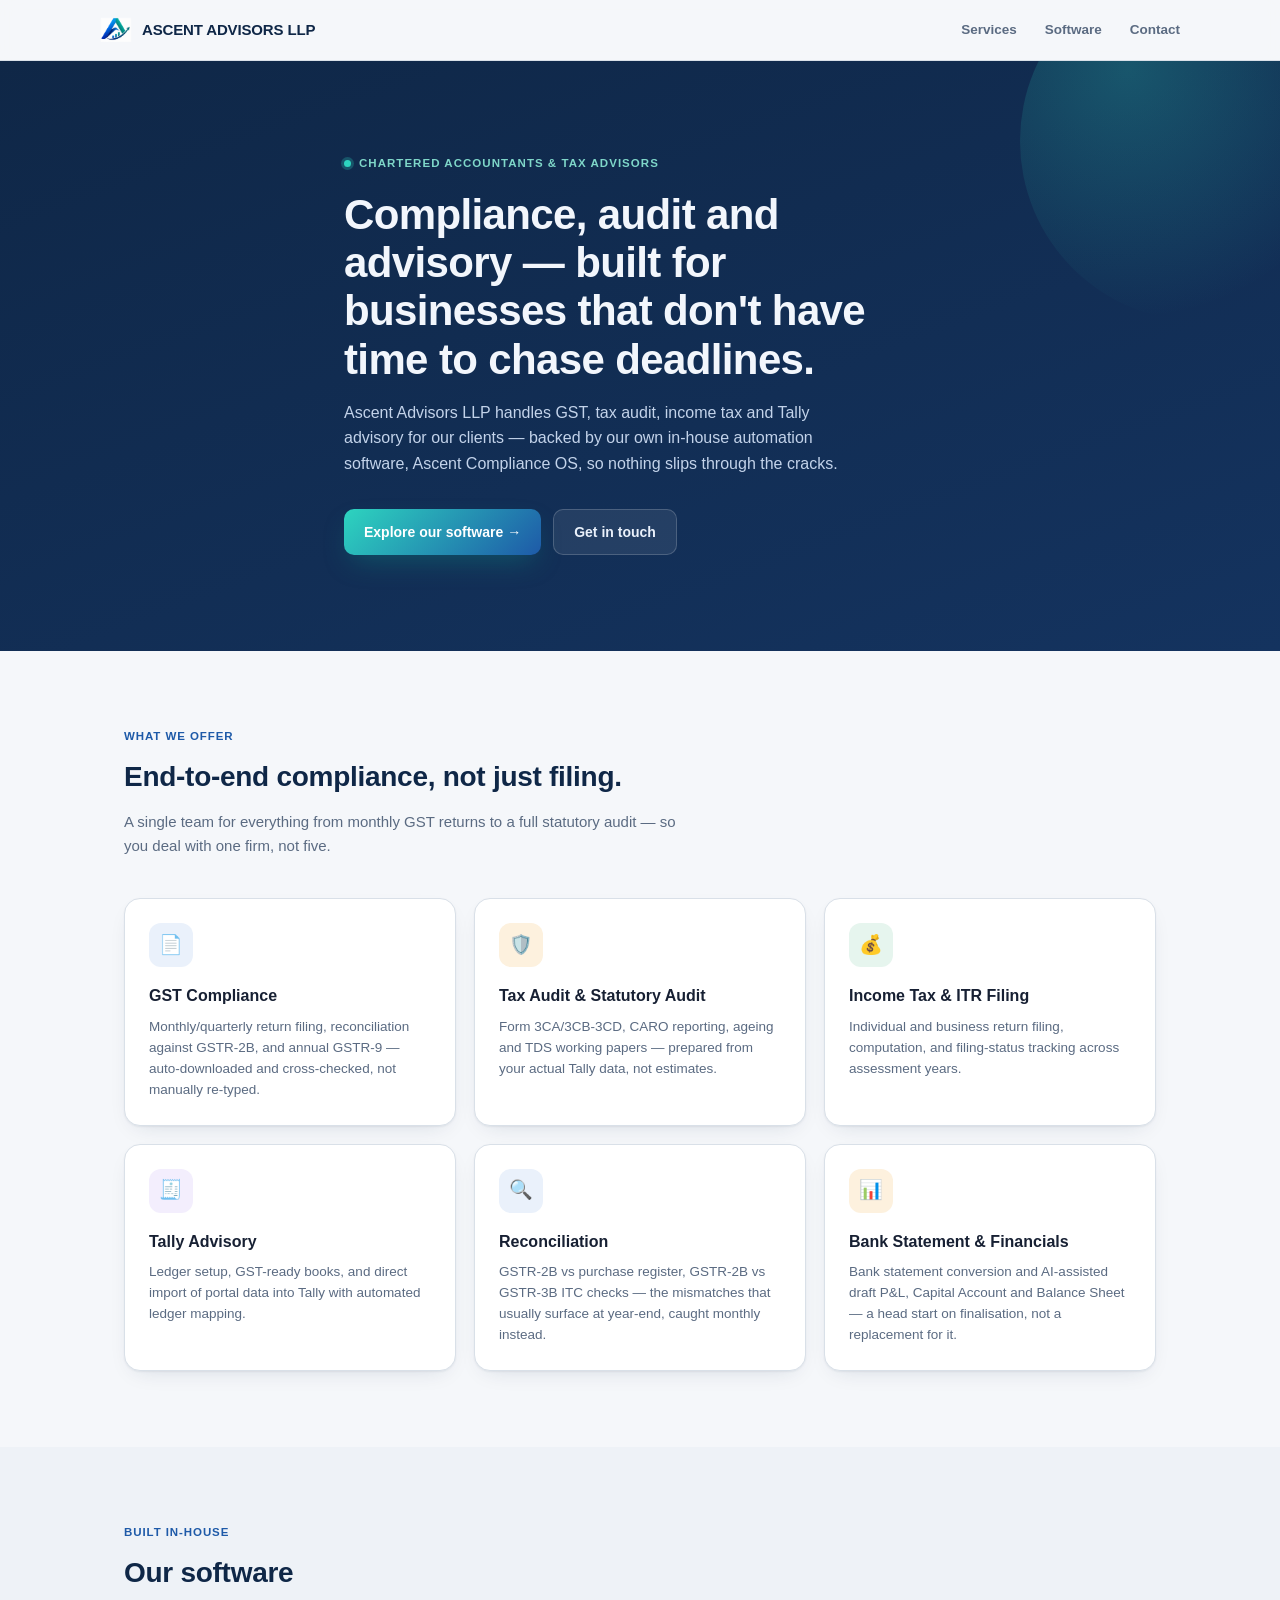
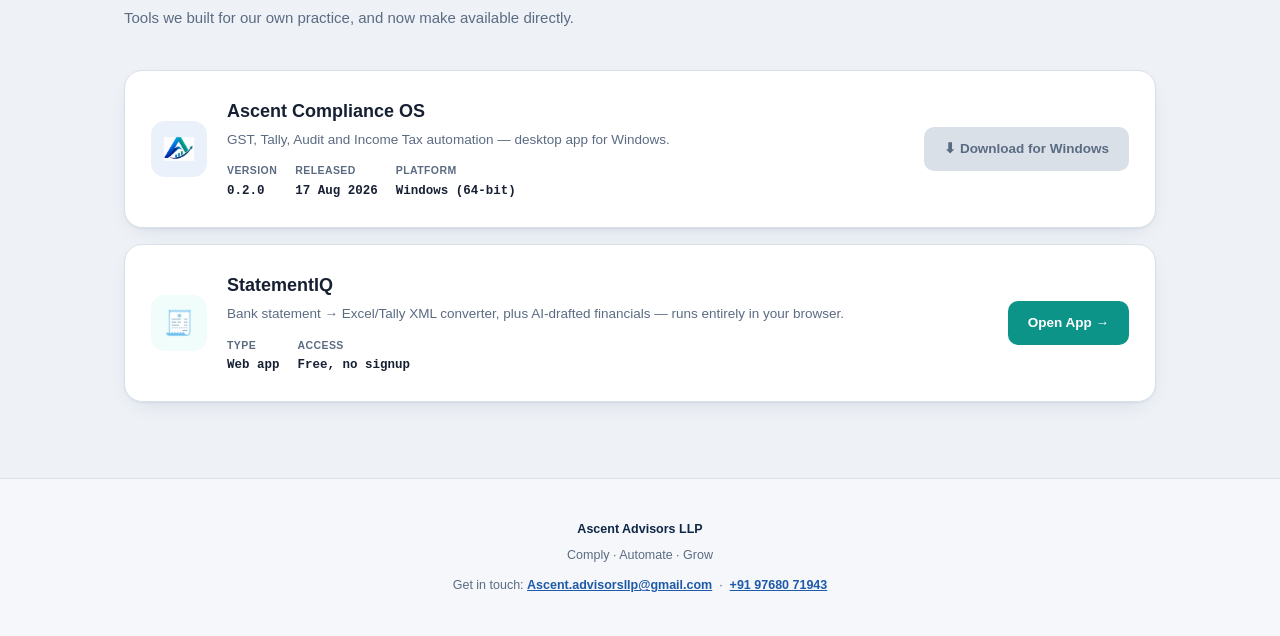
==== index.html @ 273e5d7f "Ascent Advisors LLP firm website" ====
<!doctype html>
<html lang="en">
<head>
<meta charset="UTF-8" />
<meta name="viewport" content="width=device-width, initial-scale=1.0" />
<title>Ascent Advisors LLP</title>
<meta name="description" content="Ascent Advisors LLP — GST, Tax Audit, Income Tax and Tally advisory for growing businesses, backed by our own compliance automation software." />
<style>
  :root{
    --navy:#0f2747;
    --blue:#1e5aa8;
    --blue-tint:#eaf1fb;
    --teal:#0d9488;
    --teal-tint:#f0fdfa;
    --paper:#f5f7fa;
    --card:#ffffff;
    --ink:#172033;
    --ink-soft:#5b6b82;
    --border:#d9e0e8;
    --shadow: 0 1px 2px rgba(15,39,71,.06), 0 8px 24px -12px rgba(15,39,71,.18);
  }
  *{box-sizing:border-box; margin:0; padding:0;}
  body{
    background:var(--paper);
    color:var(--ink);
    font-family:-apple-system,"Segoe UI",Roboto,Helvetica,Arial,sans-serif;
    line-height:1.6;
    -webkit-font-smoothing:antialiased;
  }
  a{ color:inherit; }
  .wrap{ max-width:1080px; margin:0 auto; padding:0 24px; }

  /* ---- Header ---- */
  header{
    position:sticky; top:0; z-index:20;
    background:rgba(245,247,250,.85);
    backdrop-filter:blur(10px);
    border-bottom:1px solid var(--border);
  }
  .header-inner{
    display:flex; align-items:center; justify-content:space-between;
    padding:14px 0;
  }
  .brand{ display:flex; align-items:center; gap:10px; text-decoration:none; }
  .brand img{ height:32px; width:32px; object-fit:contain; }
  .brand-text{ font-weight:800; font-size:15px; letter-spacing:-.01em; color:var(--navy); }
  nav{ display:flex; gap:28px; }
  nav a{
    font-size:13.5px; font-weight:600; color:var(--ink-soft); text-decoration:none;
  }
  nav a:hover{ color:var(--blue); }

  /* ---- Hero ---- */
  .hero{
    background:linear-gradient(160deg,var(--navy) 0%,#14335f 100%);
    color:#f2f6fc;
    padding:88px 0 96px;
    position:relative;
    overflow:hidden;
  }
  .hero::after{
    content:"";
    position:absolute; right:-100px; top:-100px;
    width:360px; height:360px; border-radius:50%;
    background:radial-gradient(circle at 30% 30%, rgba(45,212,191,.25), transparent 70%);
  }
  .hero-inner{ position:relative; max-width:640px; }
  .kicker{
    display:inline-flex; align-items:center; gap:8px;
    font-size:11.5px; font-weight:700; letter-spacing:.09em; text-transform:uppercase;
    color:#7fd7c9; margin-bottom:18px;
  }
  .kicker::before{
    content:""; width:7px; height:7px; border-radius:50%;
    background:#2dd4bf; box-shadow:0 0 0 3px rgba(45,212,191,.25);
  }
  h1{
    font-size:clamp(30px,4.5vw,42px);
    line-height:1.15; letter-spacing:-.015em; font-weight:800;
    text-wrap:balance;
  }
  .hero p{
    margin-top:16px; font-size:16px; color:#c3d3ea; max-width:56ch;
  }
  .hero-actions{ margin-top:32px; display:flex; gap:12px; flex-wrap:wrap; }
  .btn{
    display:inline-flex; align-items:center; gap:8px;
    padding:11px 20px; border-radius:10px;
    font-size:14px; font-weight:700; text-decoration:none;
    cursor:pointer; border:none;
  }
  .btn-primary{ background:linear-gradient(135deg,#2dd4bf,#1e5aa8); color:#fff; box-shadow:0 12px 28px -8px rgba(13,148,136,.4); }
  .btn-ghost{ background:rgba(255,255,255,.08); color:#eaf1fb; border:1px solid rgba(255,255,255,.18); }

  /* ---- Section scaffolding ---- */
  section{ padding:76px 0; }
  .section-head{ max-width:560px; margin-bottom:40px; }
  .eyebrow{
    font-size:11.5px; font-weight:700; letter-spacing:.08em; text-transform:uppercase;
    color:var(--blue); margin-bottom:10px;
  }
  h2{ font-size:28px; font-weight:800; letter-spacing:-.01em; color:var(--navy); }
  .section-head p{ margin-top:10px; color:var(--ink-soft); font-size:15px; }

  /* ---- Offerings grid ---- */
  .offerings{
    display:grid; grid-template-columns:repeat(3,1fr); gap:18px;
  }
  @media(max-width:820px){ .offerings{ grid-template-columns:repeat(2,1fr); } }
  @media(max-width:600px){ .offerings{ grid-template-columns:1fr; } }
  .offer-card{
    background:var(--card); border:1px solid var(--border); border-radius:16px;
    padding:24px; box-shadow:var(--shadow);
  }
  .offer-icon{
    width:44px; height:44px; border-radius:12px;
    display:flex; align-items:center; justify-content:center;
    font-size:19px; margin-bottom:16px;
  }
  .offer-card h3{ font-size:16px; font-weight:700; color:var(--ink); margin-bottom:8px; }
  .offer-card p{ font-size:13.5px; color:var(--ink-soft); line-height:1.55; }

  /* ---- Software section ---- */
  .software-list{ display:flex; flex-direction:column; gap:16px; }
  .software-card{
    background:var(--card); border:1px solid var(--border); border-radius:18px;
    padding:26px; box-shadow:var(--shadow);
    display:grid; grid-template-columns:auto 1fr auto; gap:20px; align-items:center;
  }
  @media(max-width:700px){ .software-card{ grid-template-columns:1fr; text-align:left; } }
  .sw-icon{
    width:56px; height:56px; border-radius:14px;
    display:flex; align-items:center; justify-content:center;
    font-size:24px; flex:none;
  }
  .sw-icon.navy{ background:var(--blue-tint); }
  .sw-icon.teal{ background:var(--teal-tint); }
  .sw-name{ font-size:18px; font-weight:800; color:var(--ink); }
  .sw-tagline{ font-size:13.5px; color:var(--ink-soft); margin-top:3px; }
  .sw-meta{
    display:flex; gap:18px; margin-top:12px; flex-wrap:wrap;
  }
  .sw-meta-item{ font-size:12px; }
  .sw-meta-label{ color:var(--ink-soft); display:block; text-transform:uppercase; letter-spacing:.04em; font-size:10.5px; font-weight:700; margin-bottom:2px; }
  .sw-meta-value{ font-weight:700; color:var(--ink); font-family:ui-monospace,SFMono-Regular,Menlo,Consolas,monospace; font-size:12.5px; }
  .sw-download{
    display:inline-flex; align-items:center; gap:8px;
    padding:11px 20px; border-radius:10px;
    font-size:13.5px; font-weight:700; text-decoration:none;
    white-space:nowrap;
  }
  .sw-download.primary{ background:var(--blue); color:#fff; }
  .sw-download.primary:hover{ background:var(--navy); }
  .sw-download.secondary{ background:var(--teal); color:#fff; }
  .sw-download.secondary:hover{ background:#0f766e; }
  .sw-download.disabled{ background:var(--border); color:var(--ink-soft); pointer-events:none; }

  /* ---- Footer ---- */
  footer{
    border-top:1px solid var(--border);
    padding:40px 0;
    text-align:center;
    font-size:12.5px;
    color:var(--ink-soft);
  }
  footer .foot-brand{ font-weight:800; color:var(--navy); margin-bottom:6px; }
</style>
</head>
<body>

<header>
  <div class="wrap header-inner">
    <a class="brand" href="#top">
      <img src="assets/logo-icon.png" alt="Ascent Advisors LLP" />
      <span class="brand-text">ASCENT ADVISORS LLP</span>
    </a>
    <nav>
      <a href="#offerings">Services</a>
      <a href="#software">Software</a>
      <a href="#contact">Contact</a>
    </nav>
  </div>
</header>

<div id="top" class="hero">
  <div class="wrap hero-inner">
    <div class="kicker">Chartered Accountants &amp; Tax Advisors</div>
    <h1>Compliance, audit and advisory — built for businesses that don't have time to chase deadlines.</h1>
    <p>Ascent Advisors LLP handles GST, tax audit, income tax and Tally advisory for our clients — backed by our own in-house automation software, Ascent Compliance OS, so nothing slips through the cracks.</p>
    <div class="hero-actions">
      <a class="btn btn-primary" href="#software">Explore our software →</a>
      <a class="btn btn-ghost" href="#contact">Get in touch</a>
    </div>
  </div>
</div>

<section id="offerings">
  <div class="wrap">
    <div class="section-head">
      <div class="eyebrow">What we offer</div>
      <h2>End-to-end compliance, not just filing.</h2>
      <p>A single team for everything from monthly GST returns to a full statutory audit — so you deal with one firm, not five.</p>
    </div>
    <div class="offerings">
      <div class="offer-card">
        <div class="offer-icon" style="background:#eaf1fb;">📄</div>
        <h3>GST Compliance</h3>
        <p>Monthly/quarterly return filing, reconciliation against GSTR-2B, and annual GSTR-9 — auto-downloaded and cross-checked, not manually re-typed.</p>
      </div>
      <div class="offer-card">
        <div class="offer-icon" style="background:#fdf1de;">🛡️</div>
        <h3>Tax Audit &amp; Statutory Audit</h3>
        <p>Form 3CA/3CB-3CD, CARO reporting, ageing and TDS working papers — prepared from your actual Tally data, not estimates.</p>
      </div>
      <div class="offer-card">
        <div class="offer-icon" style="background:#e6f5ee;">💰</div>
        <h3>Income Tax &amp; ITR Filing</h3>
        <p>Individual and business return filing, computation, and filing-status tracking across assessment years.</p>
      </div>
      <div class="offer-card">
        <div class="offer-icon" style="background:#f3eefd;">🧾</div>
        <h3>Tally Advisory</h3>
        <p>Ledger setup, GST-ready books, and direct import of portal data into Tally with automated ledger mapping.</p>
      </div>
      <div class="offer-card">
        <div class="offer-icon" style="background:#eaf1fb;">🔍</div>
        <h3>Reconciliation</h3>
        <p>GSTR-2B vs purchase register, GSTR-2B vs GSTR-3B ITC checks — the mismatches that usually surface at year-end, caught monthly instead.</p>
      </div>
      <div class="offer-card">
        <div class="offer-icon" style="background:#fdf1de;">📊</div>
        <h3>Bank Statement &amp; Financials</h3>
        <p>Bank statement conversion and AI-assisted draft P&amp;L, Capital Account and Balance Sheet — a head start on finalisation, not a replacement for it.</p>
      </div>
    </div>
  </div>
</section>

<section id="software" style="background:#eef2f7;">
  <div class="wrap">
    <div class="section-head">
      <div class="eyebrow">Built in-house</div>
      <h2>Our software</h2>
      <p>Tools we built for our own practice, and now make available directly.</p>
    </div>

    <div class="software-list">
      <div class="software-card">
        <div class="sw-icon navy">
          <img src="assets/logo-icon.png" alt="" style="width:32px;height:32px;object-fit:contain;" />
        </div>
        <div>
          <div class="sw-name">Ascent Compliance OS</div>
          <div class="sw-tagline">GST, Tally, Audit and Income Tax automation — desktop app for Windows.</div>
          <div class="sw-meta">
            <div class="sw-meta-item">
              <span class="sw-meta-label">Version</span>
              <span class="sw-meta-value" id="acoVersion">0.2.0</span>
            </div>
            <div class="sw-meta-item">
              <span class="sw-meta-label">Released</span>
              <span class="sw-meta-value" id="acoDate">17 Aug 2026</span>
            </div>
            <div class="sw-meta-item">
              <span class="sw-meta-label">Platform</span>
              <span class="sw-meta-value">Windows (64-bit)</span>
            </div>
          </div>
        </div>
        <!-- TODO: replace href with the GitHub Release asset URL once published -->
        <a class="sw-download primary disabled" id="acoDownload" href="#" download>⬇ Download for Windows</a>
      </div>

      <div class="software-card">
        <div class="sw-icon teal">🧾</div>
        <div>
          <div class="sw-name">StatementIQ</div>
          <div class="sw-tagline">Bank statement → Excel/Tally XML converter, plus AI-drafted financials — runs entirely in your browser.</div>
          <div class="sw-meta">
            <div class="sw-meta-item">
              <span class="sw-meta-label">Type</span>
              <span class="sw-meta-value">Web app</span>
            </div>
            <div class="sw-meta-item">
              <span class="sw-meta-label">Access</span>
              <span class="sw-meta-value">Free, no signup</span>
            </div>
          </div>
        </div>
        <a class="sw-download secondary" href="https://sc29082000-byte.github.io/Bank.AI/" target="_blank" rel="noopener">Open App →</a>
      </div>
    </div>
  </div>
</section>

<footer id="contact">
  <div class="wrap">
    <div class="foot-brand">Ascent Advisors LLP</div>
    <p>Comply · Automate · Grow</p>
    <p style="margin-top:10px;">
      Get in touch: <a href="mailto:Ascent.advisorsllp@gmail.com" style="color:var(--blue); font-weight:600;">Ascent.advisorsllp@gmail.com</a>
      &nbsp;·&nbsp;
      <a href="tel:+919768071943" style="color:var(--blue); font-weight:600;">+91 97680 71943</a>
    </p>
  </div>
</footer>

</body>
</html>
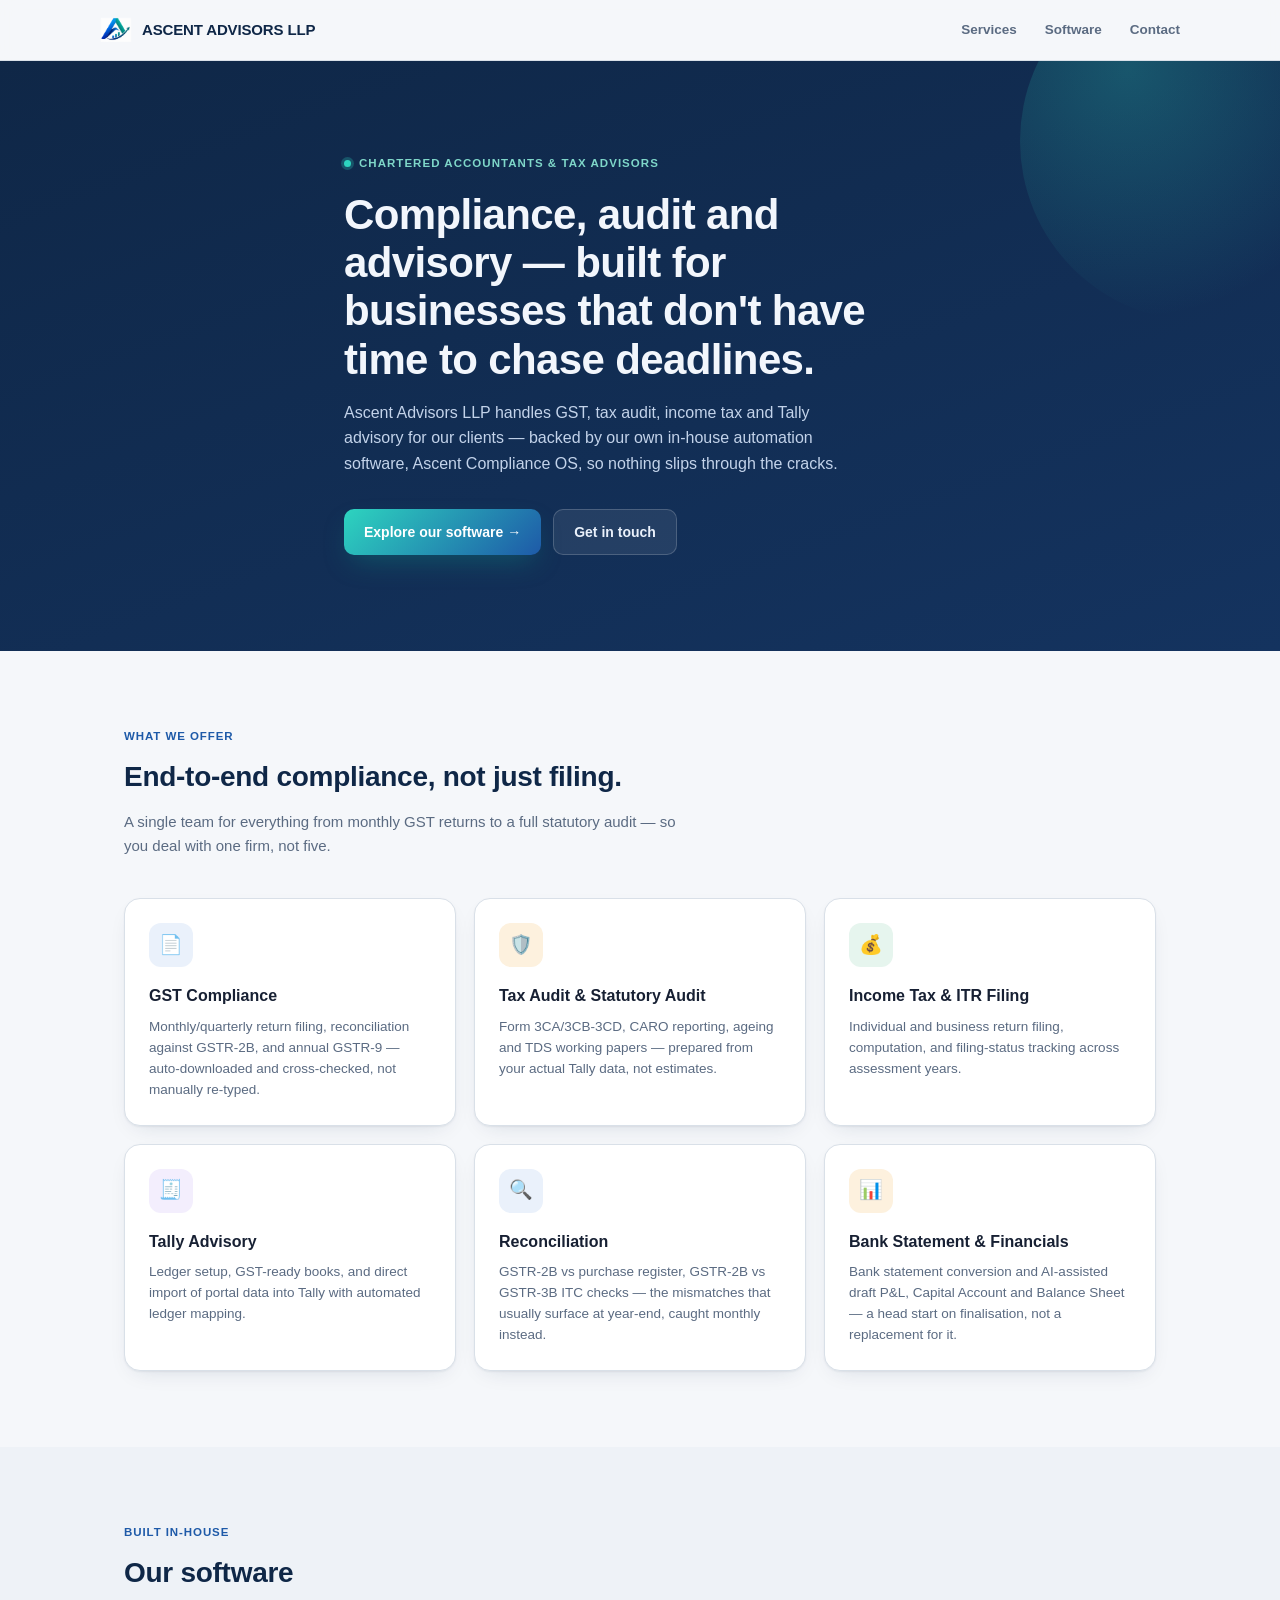
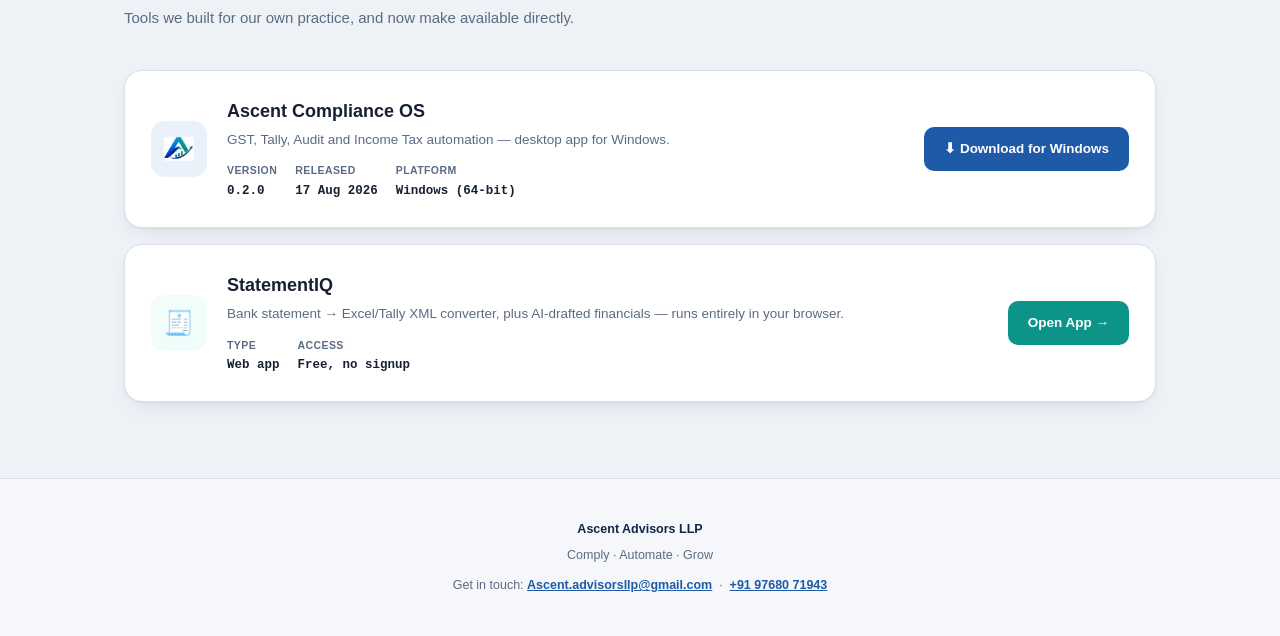
==== commit cccc71cc: "Enable download button, link to Releases page" ====
--- a/index.html
+++ b/index.html
@@ -267,8 +267,8 @@
             </div>
           </div>
         </div>
-        <!-- TODO: replace href with the GitHub Release asset URL once published -->
-        <a class="sw-download primary disabled" id="acoDownload" href="#" download>⬇ Download for Windows</a>
+        <!-- TODO: swap to the direct .exe asset URL once available for a one-click download instead of landing on the Releases page -->
+        <a class="sw-download primary" id="acoDownload" href="https://github.com/sc29082000-byte/Ascent-Advisors/releases/latest" target="_blank" rel="noopener">⬇ Download for Windows</a>
       </div>
 
       <div class="software-card">
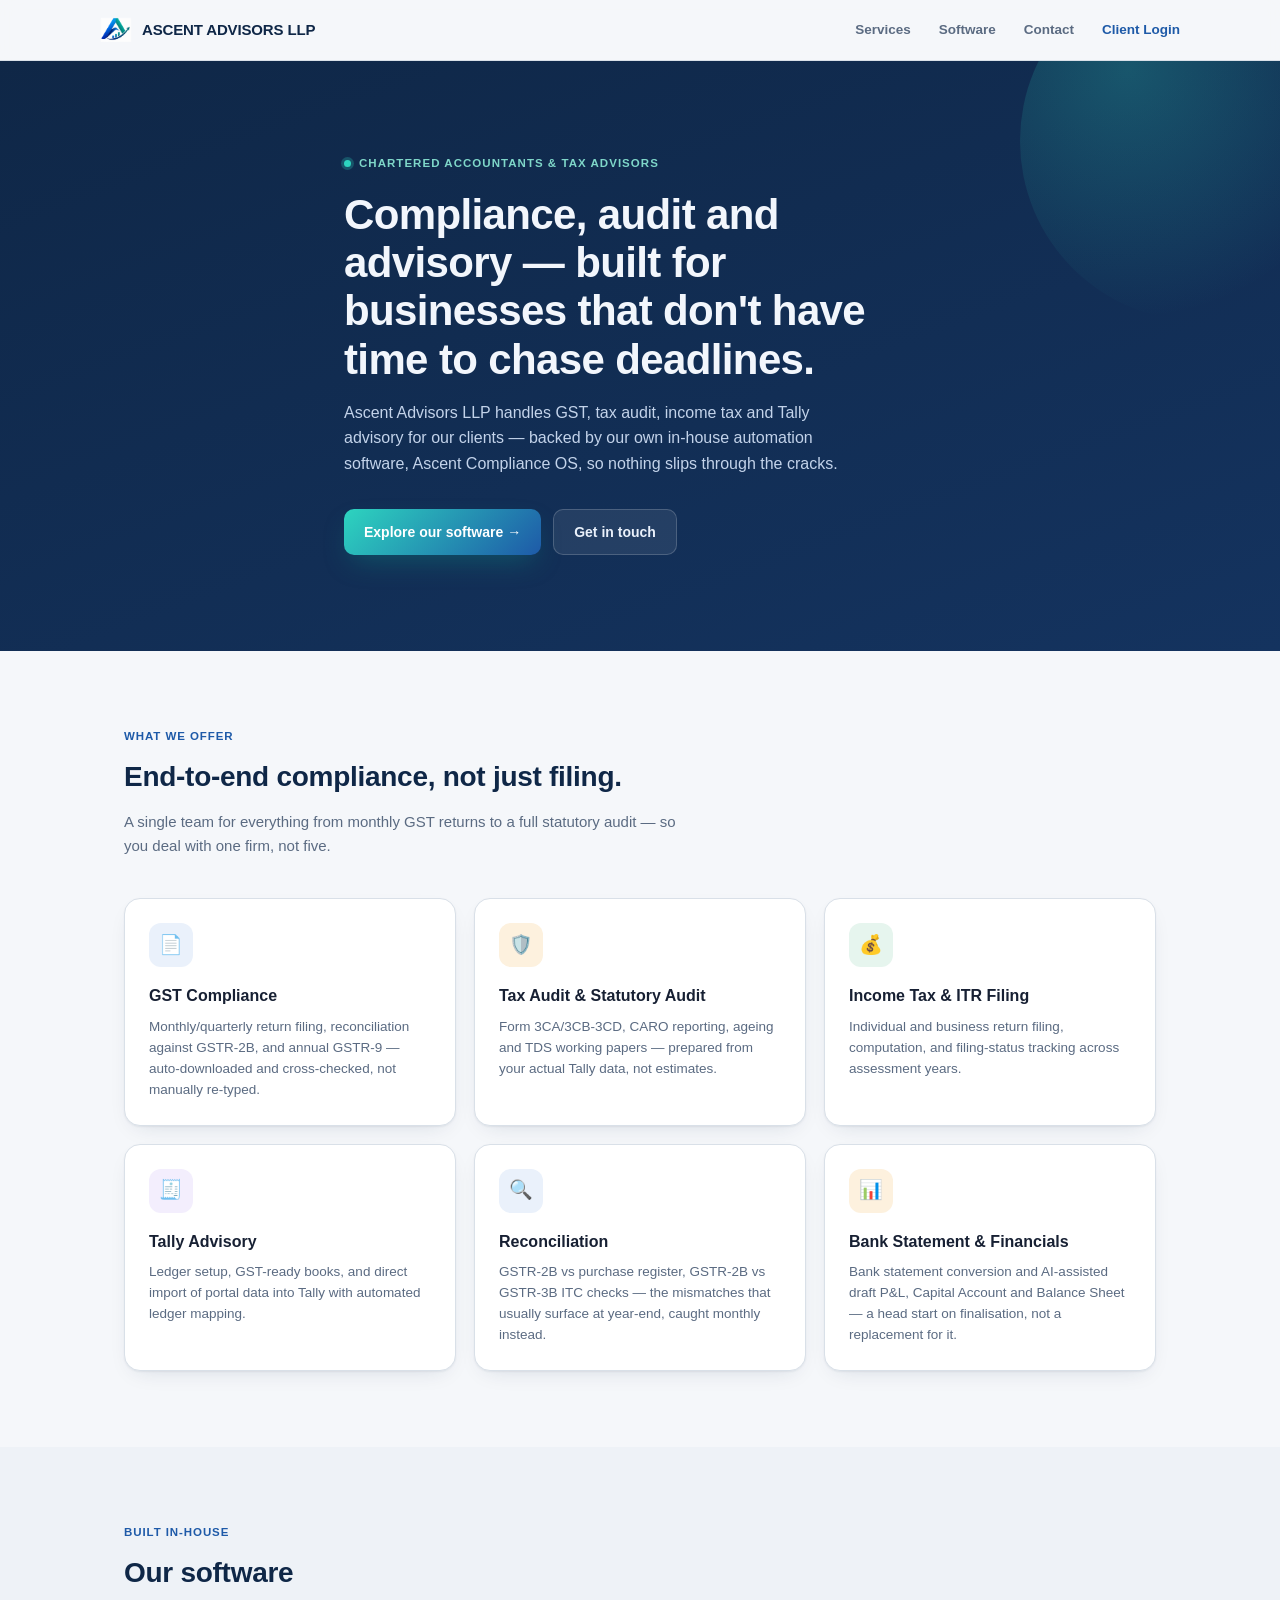
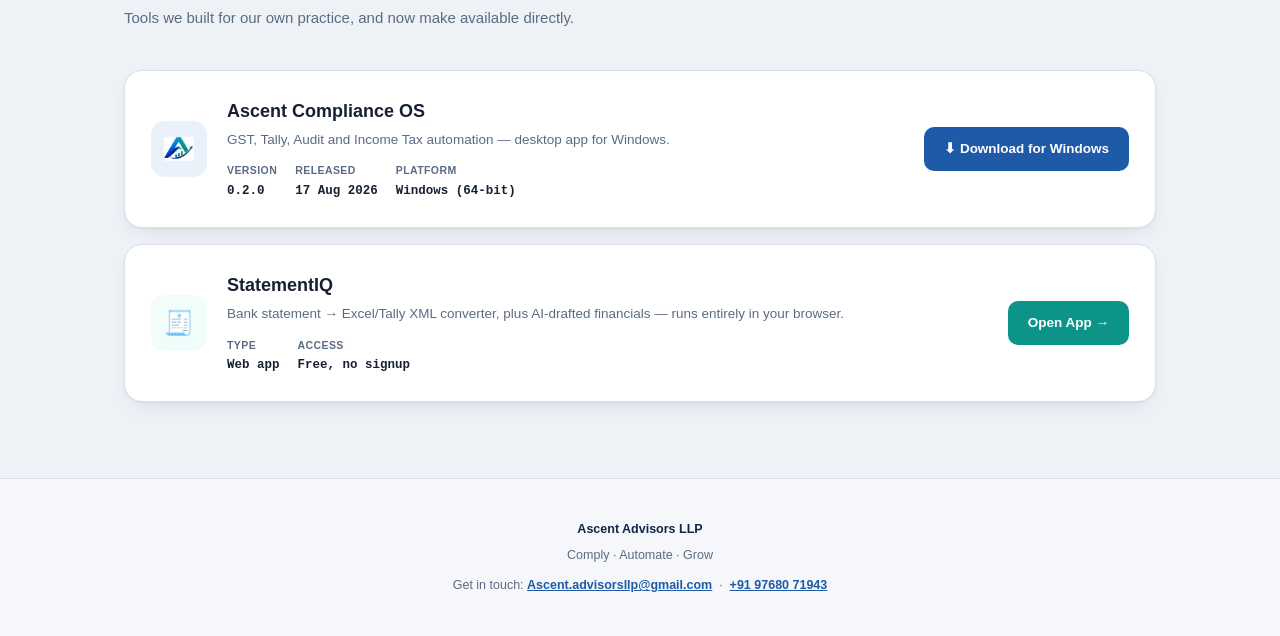
==== commit ec8e69bb: "Add client login portal (license lookup by email + key)" ====
--- a/index.html
+++ b/index.html
@@ -178,6 +178,7 @@
       <a href="#offerings">Services</a>
       <a href="#software">Software</a>
       <a href="#contact">Contact</a>
+      <a href="client-login.html" style="color:var(--blue);">Client Login</a>
     </nav>
   </div>
 </header>
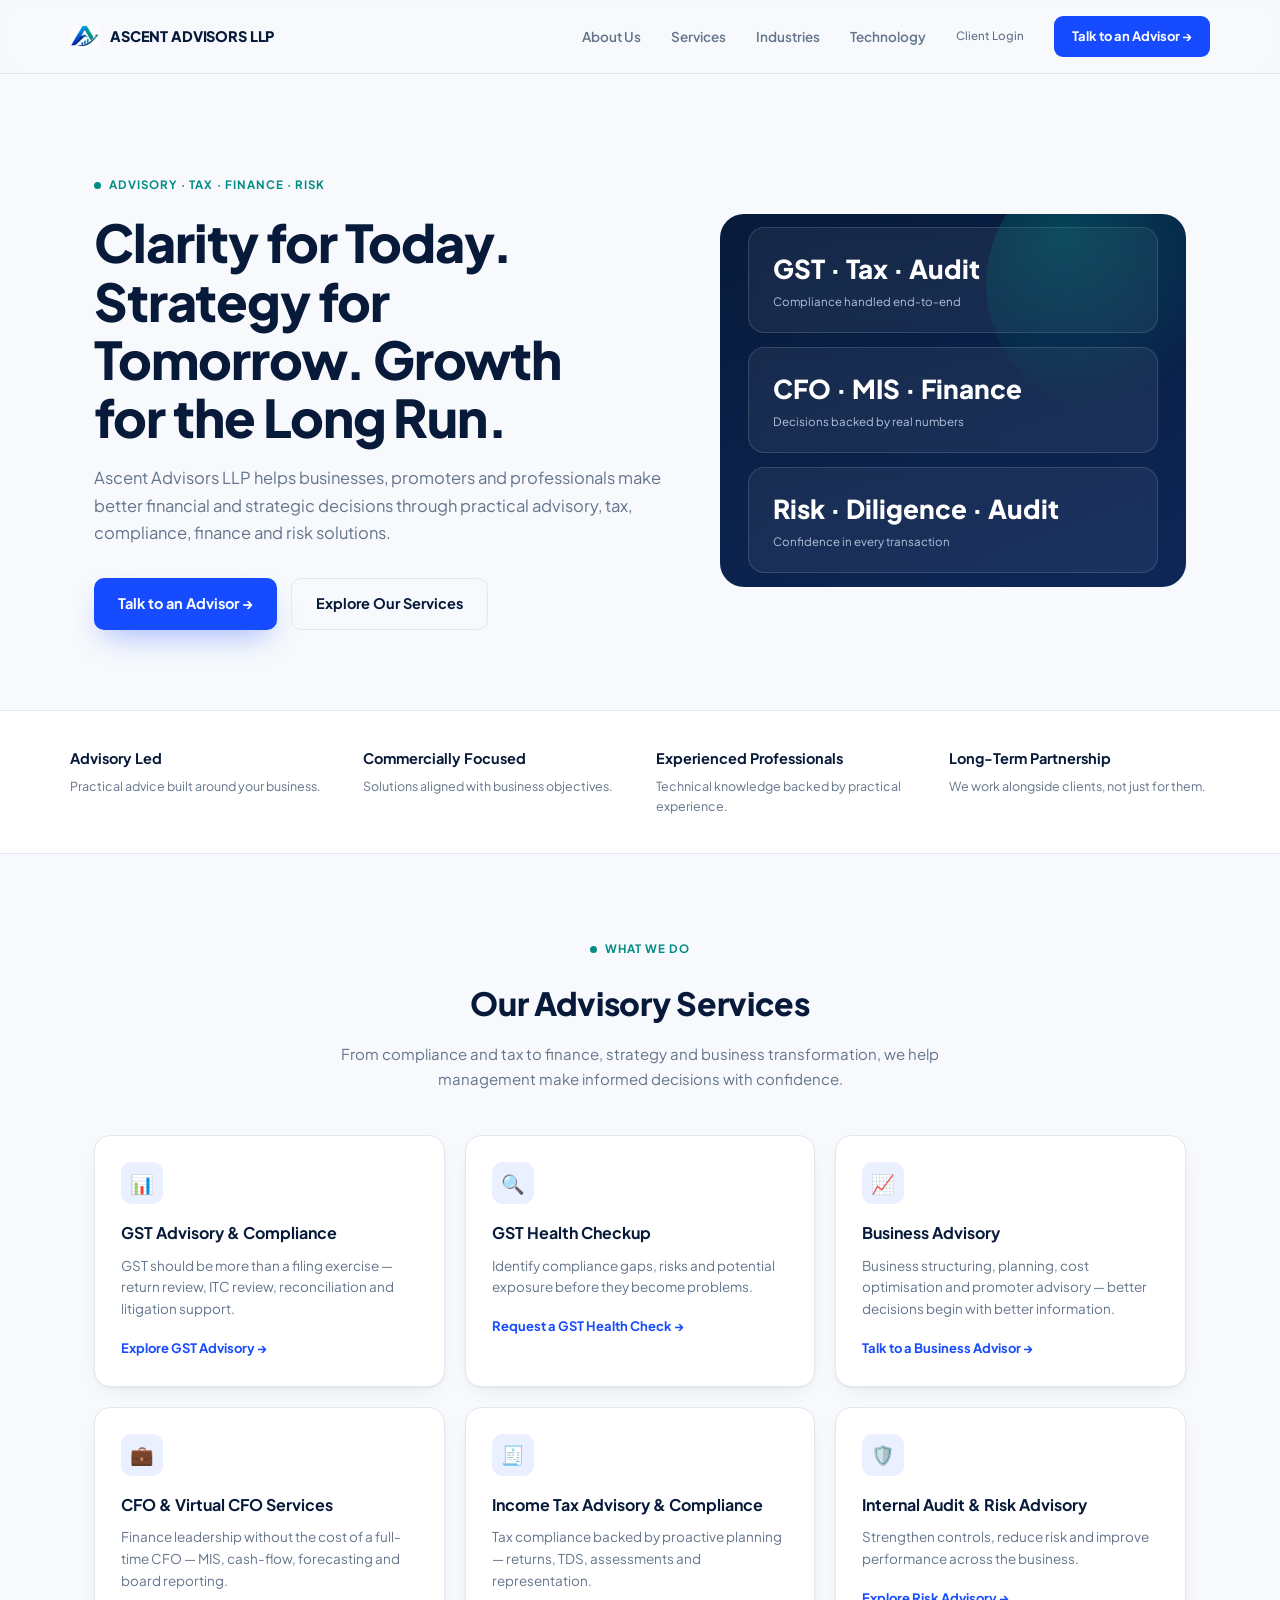
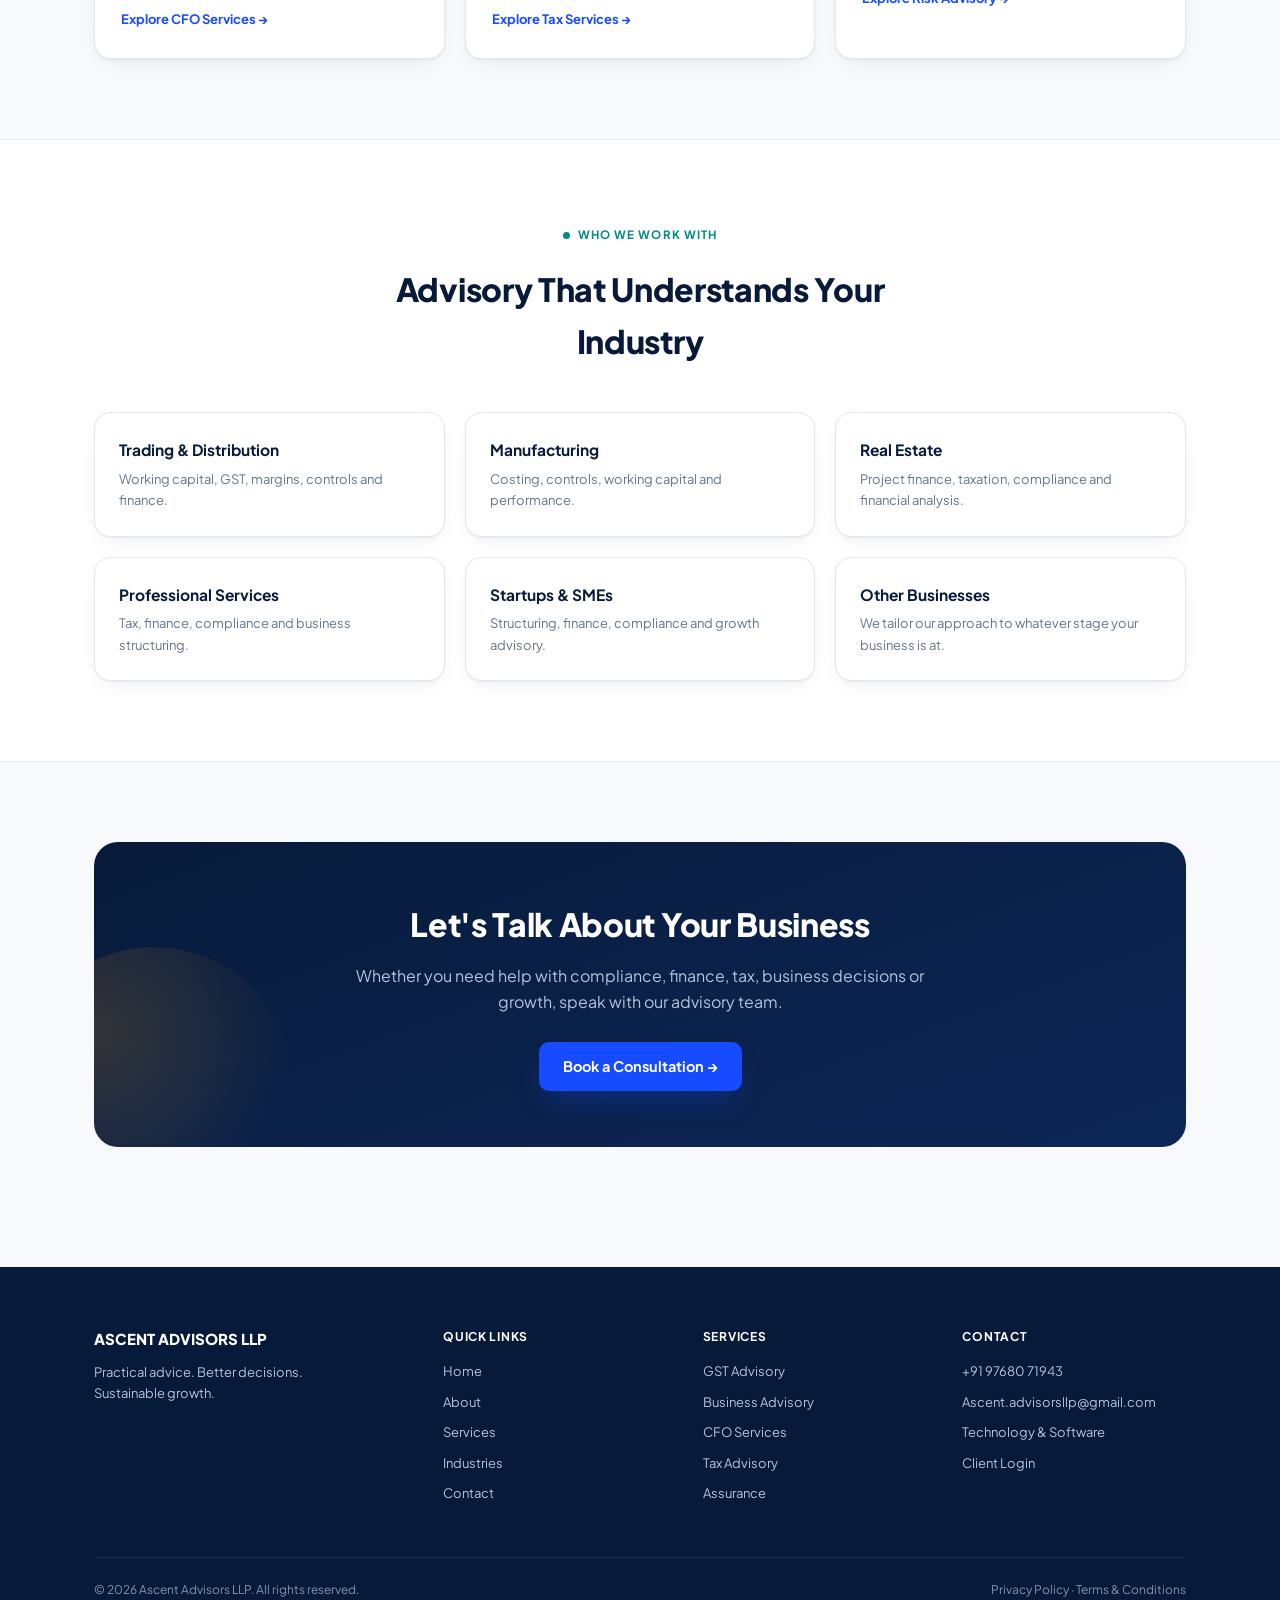
==== commit fc23fd95: "Rebuild site: advisory-first positioning, full sitemap (Home, About, Services, Industries, Technolog" ====
--- a/index.html
+++ b/index.html
@@ -3,306 +3,208 @@
 <head>
 <meta charset="UTF-8" />
 <meta name="viewport" content="width=device-width, initial-scale=1.0" />
-<title>Ascent Advisors LLP</title>
-<meta name="description" content="Ascent Advisors LLP — GST, Tax Audit, Income Tax and Tally advisory for growing businesses, backed by our own compliance automation software." />
-<style>
-  :root{
-    --navy:#0f2747;
-    --blue:#1e5aa8;
-    --blue-tint:#eaf1fb;
-    --teal:#0d9488;
-    --teal-tint:#f0fdfa;
-    --paper:#f5f7fa;
-    --card:#ffffff;
-    --ink:#172033;
-    --ink-soft:#5b6b82;
-    --border:#d9e0e8;
-    --shadow: 0 1px 2px rgba(15,39,71,.06), 0 8px 24px -12px rgba(15,39,71,.18);
-  }
-  *{box-sizing:border-box; margin:0; padding:0;}
-  body{
-    background:var(--paper);
-    color:var(--ink);
-    font-family:-apple-system,"Segoe UI",Roboto,Helvetica,Arial,sans-serif;
-    line-height:1.6;
-    -webkit-font-smoothing:antialiased;
-  }
-  a{ color:inherit; }
-  .wrap{ max-width:1080px; margin:0 auto; padding:0 24px; }
-
-  /* ---- Header ---- */
-  header{
-    position:sticky; top:0; z-index:20;
-    background:rgba(245,247,250,.85);
-    backdrop-filter:blur(10px);
-    border-bottom:1px solid var(--border);
-  }
-  .header-inner{
-    display:flex; align-items:center; justify-content:space-between;
-    padding:14px 0;
-  }
-  .brand{ display:flex; align-items:center; gap:10px; text-decoration:none; }
-  .brand img{ height:32px; width:32px; object-fit:contain; }
-  .brand-text{ font-weight:800; font-size:15px; letter-spacing:-.01em; color:var(--navy); }
-  nav{ display:flex; gap:28px; }
-  nav a{
-    font-size:13.5px; font-weight:600; color:var(--ink-soft); text-decoration:none;
-  }
-  nav a:hover{ color:var(--blue); }
-
-  /* ---- Hero ---- */
-  .hero{
-    background:linear-gradient(160deg,var(--navy) 0%,#14335f 100%);
-    color:#f2f6fc;
-    padding:88px 0 96px;
-    position:relative;
-    overflow:hidden;
-  }
-  .hero::after{
-    content:"";
-    position:absolute; right:-100px; top:-100px;
-    width:360px; height:360px; border-radius:50%;
-    background:radial-gradient(circle at 30% 30%, rgba(45,212,191,.25), transparent 70%);
-  }
-  .hero-inner{ position:relative; max-width:640px; }
-  .kicker{
-    display:inline-flex; align-items:center; gap:8px;
-    font-size:11.5px; font-weight:700; letter-spacing:.09em; text-transform:uppercase;
-    color:#7fd7c9; margin-bottom:18px;
-  }
-  .kicker::before{
-    content:""; width:7px; height:7px; border-radius:50%;
-    background:#2dd4bf; box-shadow:0 0 0 3px rgba(45,212,191,.25);
-  }
-  h1{
-    font-size:clamp(30px,4.5vw,42px);
-    line-height:1.15; letter-spacing:-.015em; font-weight:800;
-    text-wrap:balance;
-  }
-  .hero p{
-    margin-top:16px; font-size:16px; color:#c3d3ea; max-width:56ch;
-  }
-  .hero-actions{ margin-top:32px; display:flex; gap:12px; flex-wrap:wrap; }
-  .btn{
-    display:inline-flex; align-items:center; gap:8px;
-    padding:11px 20px; border-radius:10px;
-    font-size:14px; font-weight:700; text-decoration:none;
-    cursor:pointer; border:none;
-  }
-  .btn-primary{ background:linear-gradient(135deg,#2dd4bf,#1e5aa8); color:#fff; box-shadow:0 12px 28px -8px rgba(13,148,136,.4); }
-  .btn-ghost{ background:rgba(255,255,255,.08); color:#eaf1fb; border:1px solid rgba(255,255,255,.18); }
-
-  /* ---- Section scaffolding ---- */
-  section{ padding:76px 0; }
-  .section-head{ max-width:560px; margin-bottom:40px; }
-  .eyebrow{
-    font-size:11.5px; font-weight:700; letter-spacing:.08em; text-transform:uppercase;
-    color:var(--blue); margin-bottom:10px;
-  }
-  h2{ font-size:28px; font-weight:800; letter-spacing:-.01em; color:var(--navy); }
-  .section-head p{ margin-top:10px; color:var(--ink-soft); font-size:15px; }
-
-  /* ---- Offerings grid ---- */
-  .offerings{
-    display:grid; grid-template-columns:repeat(3,1fr); gap:18px;
-  }
-  @media(max-width:820px){ .offerings{ grid-template-columns:repeat(2,1fr); } }
-  @media(max-width:600px){ .offerings{ grid-template-columns:1fr; } }
-  .offer-card{
-    background:var(--card); border:1px solid var(--border); border-radius:16px;
-    padding:24px; box-shadow:var(--shadow);
-  }
-  .offer-icon{
-    width:44px; height:44px; border-radius:12px;
-    display:flex; align-items:center; justify-content:center;
-    font-size:19px; margin-bottom:16px;
-  }
-  .offer-card h3{ font-size:16px; font-weight:700; color:var(--ink); margin-bottom:8px; }
-  .offer-card p{ font-size:13.5px; color:var(--ink-soft); line-height:1.55; }
-
-  /* ---- Software section ---- */
-  .software-list{ display:flex; flex-direction:column; gap:16px; }
-  .software-card{
-    background:var(--card); border:1px solid var(--border); border-radius:18px;
-    padding:26px; box-shadow:var(--shadow);
-    display:grid; grid-template-columns:auto 1fr auto; gap:20px; align-items:center;
-  }
-  @media(max-width:700px){ .software-card{ grid-template-columns:1fr; text-align:left; } }
-  .sw-icon{
-    width:56px; height:56px; border-radius:14px;
-    display:flex; align-items:center; justify-content:center;
-    font-size:24px; flex:none;
-  }
-  .sw-icon.navy{ background:var(--blue-tint); }
-  .sw-icon.teal{ background:var(--teal-tint); }
-  .sw-name{ font-size:18px; font-weight:800; color:var(--ink); }
-  .sw-tagline{ font-size:13.5px; color:var(--ink-soft); margin-top:3px; }
-  .sw-meta{
-    display:flex; gap:18px; margin-top:12px; flex-wrap:wrap;
-  }
-  .sw-meta-item{ font-size:12px; }
-  .sw-meta-label{ color:var(--ink-soft); display:block; text-transform:uppercase; letter-spacing:.04em; font-size:10.5px; font-weight:700; margin-bottom:2px; }
-  .sw-meta-value{ font-weight:700; color:var(--ink); font-family:ui-monospace,SFMono-Regular,Menlo,Consolas,monospace; font-size:12.5px; }
-  .sw-download{
-    display:inline-flex; align-items:center; gap:8px;
-    padding:11px 20px; border-radius:10px;
-    font-size:13.5px; font-weight:700; text-decoration:none;
-    white-space:nowrap;
-  }
-  .sw-download.primary{ background:var(--blue); color:#fff; }
-  .sw-download.primary:hover{ background:var(--navy); }
-  .sw-download.secondary{ background:var(--teal); color:#fff; }
-  .sw-download.secondary:hover{ background:#0f766e; }
-  .sw-download.disabled{ background:var(--border); color:var(--ink-soft); pointer-events:none; }
-
-  /* ---- Footer ---- */
-  footer{
-    border-top:1px solid var(--border);
-    padding:40px 0;
-    text-align:center;
-    font-size:12.5px;
-    color:var(--ink-soft);
-  }
-  footer .foot-brand{ font-weight:800; color:var(--navy); margin-bottom:6px; }
-</style>
+<title>Ascent Advisors LLP — Advisory, Tax &amp; Business Consulting</title>
+<meta name="description" content="Ascent Advisors LLP is an advisory-led professional services firm helping businesses make better decisions, manage risk, improve financial performance and achieve sustainable growth." />
+<link rel="stylesheet" href="assets/styles.css" />
 </head>
 <body>
 
 <header>
   <div class="wrap header-inner">
-    <a class="brand" href="#top">
+    <a class="brand" href="index.html">
       <img src="assets/logo-icon.png" alt="Ascent Advisors LLP" />
       <span class="brand-text">ASCENT ADVISORS LLP</span>
     </a>
-    <nav>
-      <a href="#offerings">Services</a>
-      <a href="#software">Software</a>
-      <a href="#contact">Contact</a>
-      <a href="client-login.html" style="color:var(--blue);">Client Login</a>
+    <nav class="main-nav">
+      <a href="about.html">About Us</a>
+      <a href="services.html">Services</a>
+      <a href="industries.html">Industries</a>
+      <a href="technology.html">Technology</a>
+      <a href="client-login.html" class="client-link">Client Login</a>
+      <a href="contact.html" class="nav-cta">Talk to an Advisor →</a>
     </nav>
   </div>
 </header>
 
-<div id="top" class="hero">
-  <div class="wrap hero-inner">
-    <div class="kicker">Chartered Accountants &amp; Tax Advisors</div>
-    <h1>Compliance, audit and advisory — built for businesses that don't have time to chase deadlines.</h1>
-    <p>Ascent Advisors LLP handles GST, tax audit, income tax and Tally advisory for our clients — backed by our own in-house automation software, Ascent Compliance OS, so nothing slips through the cracks.</p>
-    <div class="hero-actions">
-      <a class="btn btn-primary" href="#software">Explore our software →</a>
-      <a class="btn btn-ghost" href="#contact">Get in touch</a>
+<section class="hero">
+  <div class="wrap hero-grid">
+    <div>
+      <div class="eyebrow">Advisory · Tax · Finance · Risk</div>
+      <h1>Clarity for Today. Strategy for Tomorrow. Growth for the Long Run.</h1>
+      <p class="lead">Ascent Advisors LLP helps businesses, promoters and professionals make better financial and strategic decisions through practical advisory, tax, compliance, finance and risk solutions.</p>
+      <div class="hero-actions">
+        <a class="btn btn-primary" href="contact.html">Talk to an Advisor →</a>
+        <a class="btn btn-outline" href="services.html">Explore Our Services</a>
+      </div>
+    </div>
+    <div class="hero-visual">
+      <div style="width:100%; padding:0 28px;">
+        <div class="stat-card">
+          <div class="stat-num">GST · Tax · Audit</div>
+          <div class="stat-label">Compliance handled end-to-end</div>
+        </div>
+        <div class="stat-card">
+          <div class="stat-num">CFO · MIS · Finance</div>
+          <div class="stat-label">Decisions backed by real numbers</div>
+        </div>
+        <div class="stat-card">
+          <div class="stat-num">Risk · Diligence · Audit</div>
+          <div class="stat-label">Confidence in every transaction</div>
+        </div>
+      </div>
+    </div>
+  </div>
+</section>
+
+<div class="trust-strip">
+  <div class="wrap trust-grid">
+    <div class="trust-item">
+      <h4>Advisory Led</h4>
+      <p>Practical advice built around your business.</p>
+    </div>
+    <div class="trust-item">
+      <h4>Commercially Focused</h4>
+      <p>Solutions aligned with business objectives.</p>
+    </div>
+    <div class="trust-item">
+      <h4>Experienced Professionals</h4>
+      <p>Technical knowledge backed by practical experience.</p>
+    </div>
+    <div class="trust-item">
+      <h4>Long-Term Partnership</h4>
+      <p>We work alongside clients, not just for them.</p>
     </div>
   </div>
 </div>
 
-<section id="offerings">
+<section id="services">
   <div class="wrap">
     <div class="section-head">
-      <div class="eyebrow">What we offer</div>
-      <h2>End-to-end compliance, not just filing.</h2>
-      <p>A single team for everything from monthly GST returns to a full statutory audit — so you deal with one firm, not five.</p>
-    </div>
-    <div class="offerings">
-      <div class="offer-card">
-        <div class="offer-icon" style="background:#eaf1fb;">📄</div>
-        <h3>GST Compliance</h3>
-        <p>Monthly/quarterly return filing, reconciliation against GSTR-2B, and annual GSTR-9 — auto-downloaded and cross-checked, not manually re-typed.</p>
-      </div>
-      <div class="offer-card">
-        <div class="offer-icon" style="background:#fdf1de;">🛡️</div>
-        <h3>Tax Audit &amp; Statutory Audit</h3>
-        <p>Form 3CA/3CB-3CD, CARO reporting, ageing and TDS working papers — prepared from your actual Tally data, not estimates.</p>
-      </div>
-      <div class="offer-card">
-        <div class="offer-icon" style="background:#e6f5ee;">💰</div>
-        <h3>Income Tax &amp; ITR Filing</h3>
-        <p>Individual and business return filing, computation, and filing-status tracking across assessment years.</p>
-      </div>
-      <div class="offer-card">
-        <div class="offer-icon" style="background:#f3eefd;">🧾</div>
-        <h3>Tally Advisory</h3>
-        <p>Ledger setup, GST-ready books, and direct import of portal data into Tally with automated ledger mapping.</p>
-      </div>
-      <div class="offer-card">
-        <div class="offer-icon" style="background:#eaf1fb;">🔍</div>
-        <h3>Reconciliation</h3>
-        <p>GSTR-2B vs purchase register, GSTR-2B vs GSTR-3B ITC checks — the mismatches that usually surface at year-end, caught monthly instead.</p>
-      </div>
-      <div class="offer-card">
-        <div class="offer-icon" style="background:#fdf1de;">📊</div>
-        <h3>Bank Statement &amp; Financials</h3>
-        <p>Bank statement conversion and AI-assisted draft P&amp;L, Capital Account and Balance Sheet — a head start on finalisation, not a replacement for it.</p>
-      </div>
-    </div>
-  </div>
-</section>
-
-<section id="software" style="background:#eef2f7;">
+      <div class="eyebrow" style="justify-content:center;">What we do</div>
+      <h2>Our Advisory Services</h2>
+      <p>From compliance and tax to finance, strategy and business transformation, we help management make informed decisions with confidence.</p>
+    </div>
+    <div class="card-grid">
+      <div class="service-card">
+        <div class="service-icon">📊</div>
+        <h3>GST Advisory &amp; Compliance</h3>
+        <p>GST should be more than a filing exercise — return review, ITC review, reconciliation and litigation support.</p>
+        <a class="card-link" href="services.html#gst">Explore GST Advisory →</a>
+      </div>
+      <div class="service-card">
+        <div class="service-icon">🔍</div>
+        <h3>GST Health Checkup</h3>
+        <p>Identify compliance gaps, risks and potential exposure before they become problems.</p>
+        <a class="card-link" href="services.html#gst-health">Request a GST Health Check →</a>
+      </div>
+      <div class="service-card">
+        <div class="service-icon">📈</div>
+        <h3>Business Advisory</h3>
+        <p>Business structuring, planning, cost optimisation and promoter advisory — better decisions begin with better information.</p>
+        <a class="card-link" href="services.html#business">Talk to a Business Advisor →</a>
+      </div>
+      <div class="service-card">
+        <div class="service-icon">💼</div>
+        <h3>CFO &amp; Virtual CFO Services</h3>
+        <p>Finance leadership without the cost of a full-time CFO — MIS, cash-flow, forecasting and board reporting.</p>
+        <a class="card-link" href="services.html#cfo">Explore CFO Services →</a>
+      </div>
+      <div class="service-card">
+        <div class="service-icon">🧾</div>
+        <h3>Income Tax Advisory &amp; Compliance</h3>
+        <p>Tax compliance backed by proactive planning — returns, TDS, assessments and representation.</p>
+        <a class="card-link" href="services.html#income-tax">Explore Tax Services →</a>
+      </div>
+      <div class="service-card">
+        <div class="service-icon">🛡️</div>
+        <h3>Internal Audit &amp; Risk Advisory</h3>
+        <p>Strengthen controls, reduce risk and improve performance across the business.</p>
+        <a class="card-link" href="services.html#risk">Explore Risk Advisory →</a>
+      </div>
+    </div>
+  </div>
+</section>
+
+<section style="background:var(--white); border-top:1px solid var(--border); border-bottom:1px solid var(--border);">
   <div class="wrap">
     <div class="section-head">
-      <div class="eyebrow">Built in-house</div>
-      <h2>Our software</h2>
-      <p>Tools we built for our own practice, and now make available directly.</p>
-    </div>
-
-    <div class="software-list">
-      <div class="software-card">
-        <div class="sw-icon navy">
-          <img src="assets/logo-icon.png" alt="" style="width:32px;height:32px;object-fit:contain;" />
-        </div>
-        <div>
-          <div class="sw-name">Ascent Compliance OS</div>
-          <div class="sw-tagline">GST, Tally, Audit and Income Tax automation — desktop app for Windows.</div>
-          <div class="sw-meta">
-            <div class="sw-meta-item">
-              <span class="sw-meta-label">Version</span>
-              <span class="sw-meta-value" id="acoVersion">0.2.0</span>
-            </div>
-            <div class="sw-meta-item">
-              <span class="sw-meta-label">Released</span>
-              <span class="sw-meta-value" id="acoDate">17 Aug 2026</span>
-            </div>
-            <div class="sw-meta-item">
-              <span class="sw-meta-label">Platform</span>
-              <span class="sw-meta-value">Windows (64-bit)</span>
-            </div>
-          </div>
-        </div>
-        <!-- TODO: swap to the direct .exe asset URL once available for a one-click download instead of landing on the Releases page -->
-        <a class="sw-download primary" id="acoDownload" href="https://github.com/sc29082000-byte/Ascent-Advisors/releases/latest" target="_blank" rel="noopener">⬇ Download for Windows</a>
-      </div>
-
-      <div class="software-card">
-        <div class="sw-icon teal">🧾</div>
-        <div>
-          <div class="sw-name">StatementIQ</div>
-          <div class="sw-tagline">Bank statement → Excel/Tally XML converter, plus AI-drafted financials — runs entirely in your browser.</div>
-          <div class="sw-meta">
-            <div class="sw-meta-item">
-              <span class="sw-meta-label">Type</span>
-              <span class="sw-meta-value">Web app</span>
-            </div>
-            <div class="sw-meta-item">
-              <span class="sw-meta-label">Access</span>
-              <span class="sw-meta-value">Free, no signup</span>
-            </div>
-          </div>
-        </div>
-        <a class="sw-download secondary" href="https://sc29082000-byte.github.io/Bank.AI/" target="_blank" rel="noopener">Open App →</a>
-      </div>
-    </div>
-  </div>
-</section>
-
-<footer id="contact">
-  <div class="wrap">
-    <div class="foot-brand">Ascent Advisors LLP</div>
-    <p>Comply · Automate · Grow</p>
-    <p style="margin-top:10px;">
-      Get in touch: <a href="mailto:Ascent.advisorsllp@gmail.com" style="color:var(--blue); font-weight:600;">Ascent.advisorsllp@gmail.com</a>
-      &nbsp;·&nbsp;
-      <a href="tel:+919768071943" style="color:var(--blue); font-weight:600;">+91 97680 71943</a>
-    </p>
+      <div class="eyebrow" style="justify-content:center;">Who we work with</div>
+      <h2>Advisory That Understands Your Industry</h2>
+    </div>
+    <div class="card-grid">
+      <div class="industry-card">
+        <h3>Trading &amp; Distribution</h3>
+        <p>Working capital, GST, margins, controls and finance.</p>
+      </div>
+      <div class="industry-card">
+        <h3>Manufacturing</h3>
+        <p>Costing, controls, working capital and performance.</p>
+      </div>
+      <div class="industry-card">
+        <h3>Real Estate</h3>
+        <p>Project finance, taxation, compliance and financial analysis.</p>
+      </div>
+      <div class="industry-card">
+        <h3>Professional Services</h3>
+        <p>Tax, finance, compliance and business structuring.</p>
+      </div>
+      <div class="industry-card">
+        <h3>Startups &amp; SMEs</h3>
+        <p>Structuring, finance, compliance and growth advisory.</p>
+      </div>
+      <div class="industry-card">
+        <h3>Other Businesses</h3>
+        <p>We tailor our approach to whatever stage your business is at.</p>
+      </div>
+    </div>
+  </div>
+</section>
+
+<section>
+  <div class="wrap">
+    <div class="cta-band">
+      <h2>Let's Talk About Your Business</h2>
+      <p>Whether you need help with compliance, finance, tax, business decisions or growth, speak with our advisory team.</p>
+      <a class="btn btn-primary" href="contact.html">Book a Consultation →</a>
+    </div>
+  </div>
+</section>
+
+<footer>
+  <div class="wrap">
+    <div class="footer-grid">
+      <div>
+        <div class="footer-brand">ASCENT ADVISORS LLP</div>
+        <p class="footer-tagline">Practical advice. Better decisions.<br />Sustainable growth.</p>
+      </div>
+      <div class="footer-col">
+        <h5>Quick Links</h5>
+        <a href="index.html">Home</a>
+        <a href="about.html">About</a>
+        <a href="services.html">Services</a>
+        <a href="industries.html">Industries</a>
+        <a href="contact.html">Contact</a>
+      </div>
+      <div class="footer-col">
+        <h5>Services</h5>
+        <a href="services.html#gst">GST Advisory</a>
+        <a href="services.html#business">Business Advisory</a>
+        <a href="services.html#cfo">CFO Services</a>
+        <a href="services.html#income-tax">Tax Advisory</a>
+        <a href="services.html#assurance">Assurance</a>
+      </div>
+      <div class="footer-col">
+        <h5>Contact</h5>
+        <a href="tel:+919768071943">+91 97680 71943</a>
+        <a href="mailto:Ascent.advisorsllp@gmail.com">Ascent.advisorsllp@gmail.com</a>
+        <a href="technology.html">Technology &amp; Software</a>
+        <a href="client-login.html">Client Login</a>
+      </div>
+    </div>
+    <div class="footer-bottom">
+      <span>© 2026 Ascent Advisors LLP. All rights reserved.</span>
+      <span>Privacy Policy · Terms &amp; Conditions</span>
+    </div>
   </div>
 </footer>
 
--- a/assets/styles.css
+++ b/assets/styles.css
@@ -0,0 +1,219 @@
+@import url('https://fonts.googleapis.com/css2?family=Plus+Jakarta+Sans:wght@400;500;600;700;800&display=swap');
+
+:root{
+  --navy:#071A3A;
+  --blue:#164BFF;
+  --teal:#008B84;
+  --gold:#F59E0B;
+  --bg:#F7F9FC;
+  --white:#FFFFFF;
+  --ink:#0F172A;
+  --ink-soft:#64748B;
+  --border:#E2E8F0;
+  --shadow: 0 1px 2px rgba(7,26,58,.05), 0 8px 24px -12px rgba(7,26,58,.14);
+}
+*{box-sizing:border-box; margin:0; padding:0;}
+html{ scroll-behavior:smooth; }
+body{
+  font-family:'Plus Jakarta Sans', -apple-system, "Segoe UI", Roboto, Helvetica, Arial, sans-serif;
+  background:var(--bg);
+  color:var(--ink);
+  line-height:1.65;
+  -webkit-font-smoothing:antialiased;
+}
+a{ color:inherit; text-decoration:none; }
+img{ max-width:100%; display:block; }
+.wrap{ max-width:1140px; margin:0 auto; padding:0 24px; }
+
+/* ---- Header ---- */
+header{
+  position:sticky; top:0; z-index:30;
+  background:rgba(247,249,252,.9);
+  backdrop-filter:blur(10px);
+  border-bottom:1px solid var(--border);
+}
+.header-inner{
+  display:flex; align-items:center; justify-content:space-between;
+  padding:16px 0;
+}
+.brand{ display:flex; align-items:center; gap:10px; }
+.brand img{ height:30px; width:30px; object-fit:contain; }
+.brand-text{ font-weight:800; font-size:14.5px; letter-spacing:-.01em; color:var(--navy); }
+nav.main-nav{ display:flex; align-items:center; gap:30px; }
+nav.main-nav a{
+  font-size:13.5px; font-weight:600; color:var(--ink-soft);
+}
+nav.main-nav a:hover{ color:var(--blue); }
+nav.main-nav a.current{ color:var(--navy); }
+.nav-cta{
+  background:var(--blue); color:#fff !important;
+  padding:10px 18px; border-radius:9px; font-weight:700 !important; font-size:13px !important;
+}
+.nav-cta:hover{ background:var(--navy); }
+.client-link{ font-size:11.5px !important; color:var(--ink-soft) !important; font-weight:500 !important; }
+
+@media(max-width:820px){
+  nav.main-nav{ display:none; }
+}
+
+/* ---- Hero ---- */
+.hero{ padding:96px 0 80px; }
+.hero-grid{ display:grid; grid-template-columns:1.1fr .9fr; gap:56px; align-items:center; }
+@media(max-width:900px){ .hero-grid{ grid-template-columns:1fr; } }
+.eyebrow{
+  display:inline-flex; align-items:center; gap:8px;
+  font-size:11.5px; font-weight:700; letter-spacing:.09em; text-transform:uppercase;
+  color:var(--teal); margin-bottom:18px;
+}
+.eyebrow::before{ content:""; width:7px; height:7px; border-radius:50%; background:var(--teal); }
+h1{
+  font-size:clamp(32px,4.5vw,52px); line-height:1.12; font-weight:800;
+  color:var(--navy); letter-spacing:-.02em; text-wrap:balance;
+}
+.hero p.lead{ margin-top:18px; font-size:16.5px; color:var(--ink-soft); max-width:52ch; }
+.hero-actions{ margin-top:32px; display:flex; gap:14px; flex-wrap:wrap; }
+.btn{
+  display:inline-flex; align-items:center; gap:8px;
+  padding:13px 24px; border-radius:10px;
+  font-size:14.5px; font-weight:700; cursor:pointer; border:none;
+}
+.btn-primary{ background:var(--blue); color:#fff; box-shadow:0 14px 30px -10px rgba(22,75,255,.4); }
+.btn-primary:hover{ background:#0f3ce0; }
+.btn-outline{ background:transparent; color:var(--navy); border:1.5px solid var(--border); }
+.btn-outline:hover{ border-color:var(--navy); }
+
+.hero-visual{
+  background:linear-gradient(160deg,var(--navy),#0d2757);
+  border-radius:24px; aspect-ratio:4/3.2;
+  display:flex; align-items:center; justify-content:center;
+  position:relative; overflow:hidden;
+}
+.hero-visual::after{
+  content:""; position:absolute; right:-60px; top:-60px;
+  width:260px; height:260px; border-radius:50%;
+  background:radial-gradient(circle at 30% 30%, rgba(0,139,132,.35), transparent 70%);
+}
+.hero-visual .stat-card{
+  position:relative; background:rgba(255,255,255,.06); border:1px solid rgba(255,255,255,.14);
+  border-radius:16px; padding:20px 24px; color:#fff; backdrop-filter:blur(6px);
+}
+.hero-visual .stat-card + .stat-card{ margin-top:14px; }
+.hero-visual .stat-num{ font-size:26px; font-weight:800; }
+.hero-visual .stat-label{ font-size:11.5px; color:#B7C3DC; margin-top:2px; }
+
+/* ---- Trust strip ---- */
+.trust-strip{
+  border-top:1px solid var(--border); border-bottom:1px solid var(--border);
+  background:var(--white);
+}
+.trust-grid{
+  display:grid; grid-template-columns:repeat(4,1fr); gap:32px;
+  padding:36px 0;
+}
+@media(max-width:820px){ .trust-grid{ grid-template-columns:repeat(2,1fr); } }
+.trust-item h4{ font-size:14.5px; font-weight:700; color:var(--navy); margin-bottom:5px; }
+.trust-item p{ font-size:12.5px; color:var(--ink-soft); }
+
+/* ---- Section scaffolding ---- */
+section{ padding:80px 0; }
+.section-head{ max-width:600px; margin:0 auto 44px; text-align:center; }
+.section-head.left{ margin:0 0 44px; text-align:left; }
+h2{ font-size:clamp(24px,3.2vw,32px); font-weight:800; color:var(--navy); letter-spacing:-.01em; }
+.section-head p{ margin-top:12px; color:var(--ink-soft); font-size:15px; }
+
+/* ---- Cards ---- */
+.card-grid{ display:grid; grid-template-columns:repeat(3,1fr); gap:20px; }
+@media(max-width:900px){ .card-grid{ grid-template-columns:repeat(2,1fr); } }
+@media(max-width:620px){ .card-grid{ grid-template-columns:1fr; } }
+
+.service-card{
+  background:var(--white); border:1px solid var(--border); border-radius:16px;
+  padding:26px; box-shadow:var(--shadow); transition:transform .25s ease, box-shadow .25s ease;
+}
+.service-card:hover{ transform:translateY(-3px); box-shadow:0 16px 34px -14px rgba(7,26,58,.2); }
+.service-icon{
+  width:42px; height:42px; border-radius:11px;
+  display:flex; align-items:center; justify-content:center; font-size:19px;
+  background:#eaf0ff; margin-bottom:16px;
+}
+.service-card h3{ font-size:16px; font-weight:700; color:var(--navy); margin-bottom:8px; }
+.service-card p{ font-size:13.5px; color:var(--ink-soft); line-height:1.6; margin-bottom:14px; }
+.service-card ul{ margin:0 0 14px 18px; padding:0; }
+.service-card ul li{ font-size:12.5px; color:var(--ink-soft); margin-bottom:4px; }
+.card-link{ font-size:13px; font-weight:700; color:var(--blue); }
+.card-link:hover{ text-decoration:underline; }
+
+.industry-card{
+  background:var(--white); border:1px solid var(--border); border-radius:16px;
+  padding:24px; box-shadow:var(--shadow);
+}
+.industry-card h3{ font-size:15.5px; font-weight:700; color:var(--navy); margin-bottom:6px; }
+.industry-card p{ font-size:13px; color:var(--ink-soft); }
+
+/* ---- Stats ---- */
+.stats-row{
+  display:grid; grid-template-columns:repeat(4,1fr); gap:20px; text-align:center;
+  margin-top:40px;
+}
+@media(max-width:700px){ .stats-row{ grid-template-columns:repeat(2,1fr); } }
+.stat-block .num{ font-size:34px; font-weight:800; color:var(--navy); }
+.stat-block .label{ font-size:12.5px; color:var(--ink-soft); margin-top:4px; }
+
+/* ---- Values grid ---- */
+.values-grid{ display:grid; grid-template-columns:repeat(4,1fr); gap:20px; margin-top:40px; }
+@media(max-width:820px){ .values-grid{ grid-template-columns:repeat(2,1fr); } }
+.value-item h4{ font-size:15px; font-weight:700; color:var(--navy); margin-bottom:6px; }
+.value-item p{ font-size:13px; color:var(--ink-soft); }
+
+/* ---- CTA band ---- */
+.cta-band{
+  background:linear-gradient(160deg,var(--navy),#0d2757);
+  border-radius:24px; padding:56px 48px; text-align:center; color:#fff;
+  position:relative; overflow:hidden;
+}
+.cta-band::after{
+  content:""; position:absolute; left:-80px; bottom:-80px;
+  width:280px; height:280px; border-radius:50%;
+  background:radial-gradient(circle at 30% 30%, rgba(245,158,11,.18), transparent 70%);
+}
+.cta-band h2{ color:#fff; position:relative; }
+.cta-band p{ color:#B7C3DC; margin-top:12px; position:relative; max-width:52ch; margin-left:auto; margin-right:auto; }
+.cta-band .btn-primary{ position:relative; margin-top:26px; }
+
+/* ---- Contact form ---- */
+.contact-grid{ display:grid; grid-template-columns:1fr 1fr; gap:48px; }
+@media(max-width:820px){ .contact-grid{ grid-template-columns:1fr; } }
+.contact-card{
+  background:var(--white); border:1px solid var(--border); border-radius:18px;
+  padding:32px; box-shadow:var(--shadow);
+}
+.field{ margin-bottom:16px; }
+.field label{ display:block; font-size:12.5px; font-weight:600; color:var(--ink-soft); margin-bottom:6px; }
+.field input, .field select, .field textarea{
+  width:100%; padding:11px 13px; border:1px solid var(--border); border-radius:9px;
+  font-size:14px; font-family:inherit; background:var(--bg); color:var(--ink);
+}
+.field input:focus, .field select:focus, .field textarea:focus{ outline:2px solid var(--blue); outline-offset:1px; }
+.field textarea{ resize:vertical; min-height:100px; }
+.contact-info-item{ margin-bottom:20px; }
+.contact-info-item .label{ font-size:11px; text-transform:uppercase; letter-spacing:.05em; font-weight:700; color:var(--ink-soft); margin-bottom:4px; }
+.contact-info-item .value{ font-size:15px; font-weight:700; color:var(--navy); }
+
+/* ---- Footer ---- */
+footer{ background:var(--navy); color:#B7C3DC; padding:60px 0 28px; margin-top:40px; }
+.footer-grid{ display:grid; grid-template-columns:1.4fr 1fr 1fr 1fr; gap:36px; }
+@media(max-width:820px){ .footer-grid{ grid-template-columns:1fr 1fr; } }
+.footer-brand{ font-weight:800; color:#fff; font-size:15px; margin-bottom:10px; }
+.footer-tagline{ font-size:13px; line-height:1.6; }
+.footer-col h5{ font-size:12px; text-transform:uppercase; letter-spacing:.06em; color:#fff; margin-bottom:14px; }
+.footer-col a{ display:block; font-size:13px; margin-bottom:9px; color:#B7C3DC; }
+.footer-col a:hover{ color:#fff; }
+.footer-bottom{
+  border-top:1px solid rgba(255,255,255,.1); margin-top:44px; padding-top:22px;
+  display:flex; justify-content:space-between; flex-wrap:wrap; gap:10px;
+  font-size:12px; color:#8393B5;
+}
+
+/* ---- Breadcrumb ---- */
+.breadcrumb{ font-size:12.5px; color:var(--ink-soft); padding-top:24px; }
+.breadcrumb a{ color:var(--blue); }
